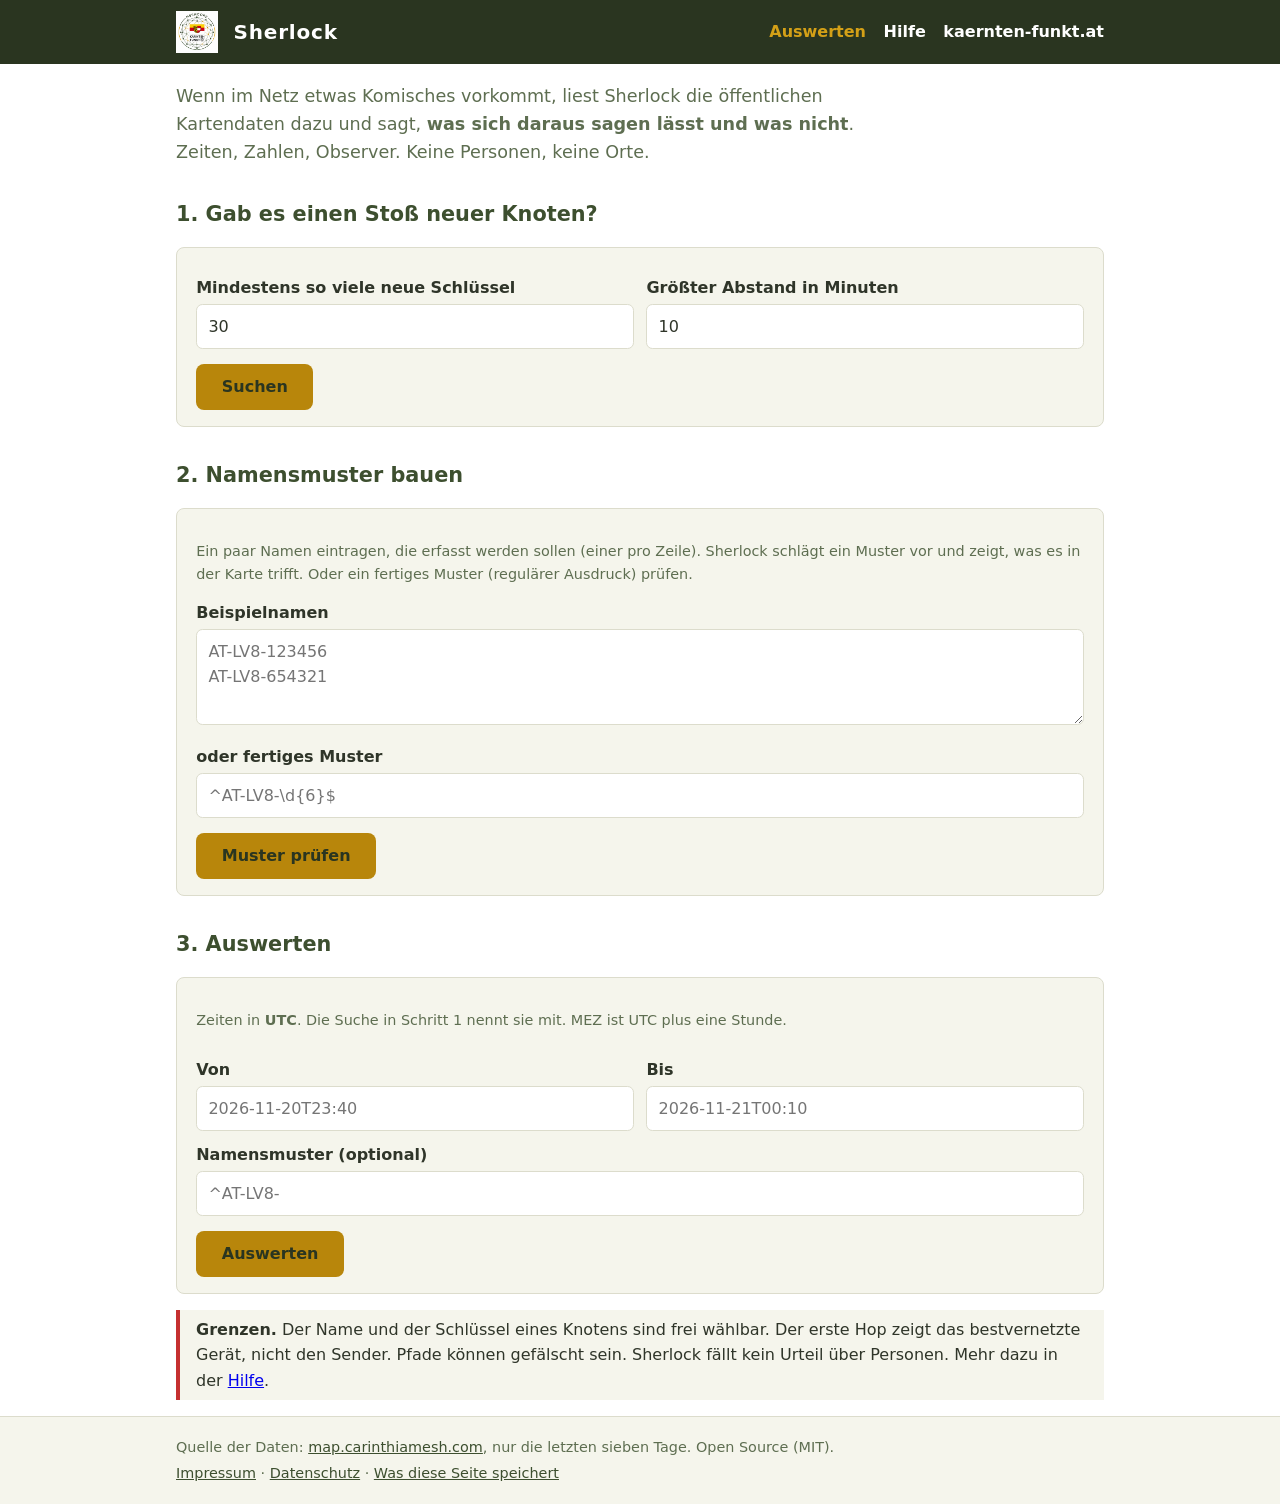
==== static/index.html @ 15e279c2 "Sherlock als Website: Start, Hilfe, Docker Auswerten, Namensmuster bauen und Stoesse finden als Seit" ====
<!doctype html>
<html lang="de">
<head>
<meta charset="utf-8">
<meta name="viewport" content="width=device-width,initial-scale=1">
<title>Sherlock – Auffälligkeiten im Netz lesen</title>
<meta name="description" content="Sherlock liest die öffentlichen Kartendaten von CarinthiaMesh, wenn im Netz etwas Komisches vorkommt.">
<link rel="icon" href="/static/logo.png">
<link rel="stylesheet" href="/static/style.css">
</head>
<body>
<header class="bar"><div class="wrap">
  <a href="https://kaernten-funkt.at" rel="noopener"><img alt="Kärnten funkt" src="/static/logo.png"></a>
  <h1>Sherlock</h1>
  <nav><a href="/" aria-current="page">Auswerten</a><a href="/hilfe">Hilfe</a><a href="https://kaernten-funkt.at" rel="noopener">kaernten-funkt.at</a></nav>
</div></header>
<main class="wrap">
  <p class="lead">Wenn im Netz etwas Komisches vorkommt, liest Sherlock die öffentlichen Kartendaten dazu und sagt, <strong>was sich daraus sagen lässt und was nicht</strong>. Zeiten, Zahlen, Observer. Keine Personen, keine Orte.</p>

  <h2>1. Gab es einen Stoß neuer Knoten?</h2>
  <div class="karte">
    <div class="zeile">
      <div><label for="schwelle">Mindestens so viele neue Schlüssel</label><input id="schwelle" type="number" min="2" max="1000" value="30"></div>
      <div><label for="luecke">Größter Abstand in Minuten</label><input id="luecke" type="number" min="1" max="120" value="10"></div>
    </div>
    <button class="btn" id="finden">Suchen</button>
    <div id="finden-out" aria-live="polite"></div>
  </div>

  <h2>2. Namensmuster bauen</h2>
  <div class="karte">
    <p class="klein">Ein paar Namen eintragen, die erfasst werden sollen (einer pro Zeile). Sherlock schlägt ein Muster vor und zeigt, was es in der Karte trifft. Oder ein fertiges Muster (regulärer Ausdruck) prüfen.</p>
    <label for="beispiele">Beispielnamen</label>
    <textarea id="beispiele" rows="3" placeholder="AT-LV8-123456&#10;AT-LV8-654321"></textarea>
    <label for="muster">oder fertiges Muster</label>
    <input id="muster" type="text" maxlength="80" placeholder="^AT-LV8-\d{6}$">
    <button class="btn" id="mustern">Muster prüfen</button>
    <div id="muster-out" aria-live="polite"></div>
  </div>

  <h2>3. Auswerten</h2>
  <div class="karte">
    <p class="klein">Zeiten in <strong>UTC</strong>. Die Suche in Schritt 1 nennt sie mit. MEZ ist UTC plus eine Stunde.</p>
    <div class="zeile">
      <div><label for="von">Von</label><input id="von" type="text" placeholder="2026-11-20T23:40" maxlength="16"></div>
      <div><label for="bis">Bis</label><input id="bis" type="text" placeholder="2026-11-21T00:10" maxlength="16"></div>
    </div>
    <label for="name">Namensmuster (optional)</label>
    <input id="name" type="text" maxlength="80" placeholder="^AT-LV8-">
    <button class="btn" id="auswerten">Auswerten</button>
    <button class="btn sek" id="schluessel" type="button" hidden>Schlüssel als JSON laden</button>
    <div id="auswerten-out" aria-live="polite"></div>
  </div>

  <div class="grenze"><strong>Grenzen.</strong> Der Name und der Schlüssel eines Knotens sind frei wählbar. Der erste Hop zeigt das bestvernetzte Gerät, nicht den Sender. Pfade können gefälscht sein. Sherlock fällt kein Urteil über Personen. Mehr dazu in der <a href="/hilfe">Hilfe</a>.</div>
</main>
<footer><div class="wrap">
  <p>Quelle der Daten: <a href="https://map.carinthiamesh.com" rel="noopener">map.carinthiamesh.com</a>, nur die letzten sieben Tage. Open Source (MIT).</p>
  <p><a href="https://kaernten-funkt.at/impressum/" rel="noopener">Impressum</a> · <a href="https://kaernten-funkt.at/datenschutz/" rel="noopener">Datenschutz</a> · <a href="/hilfe#datenschutz">Was diese Seite speichert</a></p>
</div></footer>
<script src="/static/app.js"></script>
</body>
</html>
---- static/style.css ----
:root{--primary:#3d4f2f;--primary-light:#556b3e;--primary-dark:#2a3520;--secondary:#c53030;--accent:#b8860b;--accent-light:#d4a017;--bg:#fff;--bg-alt:#f5f5ec;--text:#2f3529;--text-light:#5e6e51;--line:#dcdccc;--font:'Inter',system-ui,-apple-system,BlinkMacSystemFont,'Segoe UI',Roboto,sans-serif}
@media (prefers-color-scheme:dark){:root:not([data-theme=light]){--bg:#1c2217;--bg-alt:#252d1f;--text:#eef0e6;--text-light:#b4c0a4;--line:#3a4430;--primary:#556b3e}}
*{box-sizing:border-box}
body{margin:0;font-family:var(--font);color:var(--text);background:var(--bg);line-height:1.6;-webkit-font-smoothing:antialiased}
.wrap{max-width:60rem;margin:0 auto;padding:0 1rem}
header.bar{background:var(--primary-dark);color:#fff}
header.bar .wrap{display:flex;align-items:center;gap:1rem;padding:.7rem 1rem;flex-wrap:wrap}
header.bar img{width:2.6rem;height:2.6rem;display:block}
header.bar h1{margin:0;font-size:1.25rem;letter-spacing:.04em}
header.bar nav{margin-left:auto;display:flex;gap:1.1rem}
header.bar a{color:#fff;text-decoration:none;font-weight:600}
header.bar a:hover,header.bar a[aria-current]{color:var(--accent-light)}
main{padding:1.5rem 1rem 3rem}
h2{color:var(--primary);margin:2rem 0 .5rem;font-size:1.3rem}
@media (prefers-color-scheme:dark){:root:not([data-theme=light]) h2{color:var(--accent-light)}}
.lead{font-size:1.1rem;color:var(--text-light);max-width:44rem}
.karte{background:var(--bg-alt);border:1px solid var(--line);border-radius:.5rem;padding:1rem 1.2rem;margin:1rem 0}
label{display:block;font-weight:600;margin:.7rem 0 .2rem}
input,textarea{width:100%;font:inherit;padding:.55rem .7rem;border:1px solid var(--line);border-radius:.4rem;background:var(--bg);color:var(--text)}
input:focus,textarea:focus,.btn:focus-visible{outline:2px solid var(--accent);outline-offset:1px}
.zeile{display:grid;grid-template-columns:1fr 1fr;gap:.8rem}
@media (max-width:34rem){.zeile{grid-template-columns:1fr}}
.btn{display:inline-block;font:inherit;font-weight:700;padding:.65rem 1.6rem;border-radius:.5rem;border:none;cursor:pointer;background:var(--accent);color:var(--primary-dark);margin-top:.9rem;transition:all .2s}
.btn:hover{background:var(--accent-light)}
.btn.sek{background:transparent;border:2px solid var(--primary);color:var(--primary)}
.klein{font-size:.9rem;color:var(--text-light)}
.fehler{color:var(--secondary);font-weight:600}
table{border-collapse:collapse;width:100%;margin:.5rem 0;font-size:.95rem}
th,td{text-align:left;padding:.35rem .6rem;border-bottom:1px solid var(--line);vertical-align:top}
th{color:var(--text-light);font-weight:600}
code,pre{font-family:ui-monospace,SFMono-Regular,Menlo,monospace;font-size:.92em}
pre{background:var(--bg-alt);border:1px solid var(--line);border-radius:.4rem;padding:.7rem;overflow-x:auto}
.balken{display:inline-block;height:.7rem;background:var(--accent);border-radius:.2rem;vertical-align:middle}
.grenze{border-left:4px solid var(--secondary);padding:.4rem 1rem;background:var(--bg-alt);margin:1rem 0}
footer{background:var(--bg-alt);border-top:1px solid var(--line);padding:1rem 0;font-size:.9rem;color:var(--text-light)}
footer p{margin:.2rem 0}
footer a{color:var(--primary)}
@media (prefers-color-scheme:dark){:root:not([data-theme=light]) footer a{color:var(--accent-light)}}
[hidden]{display:none!important}
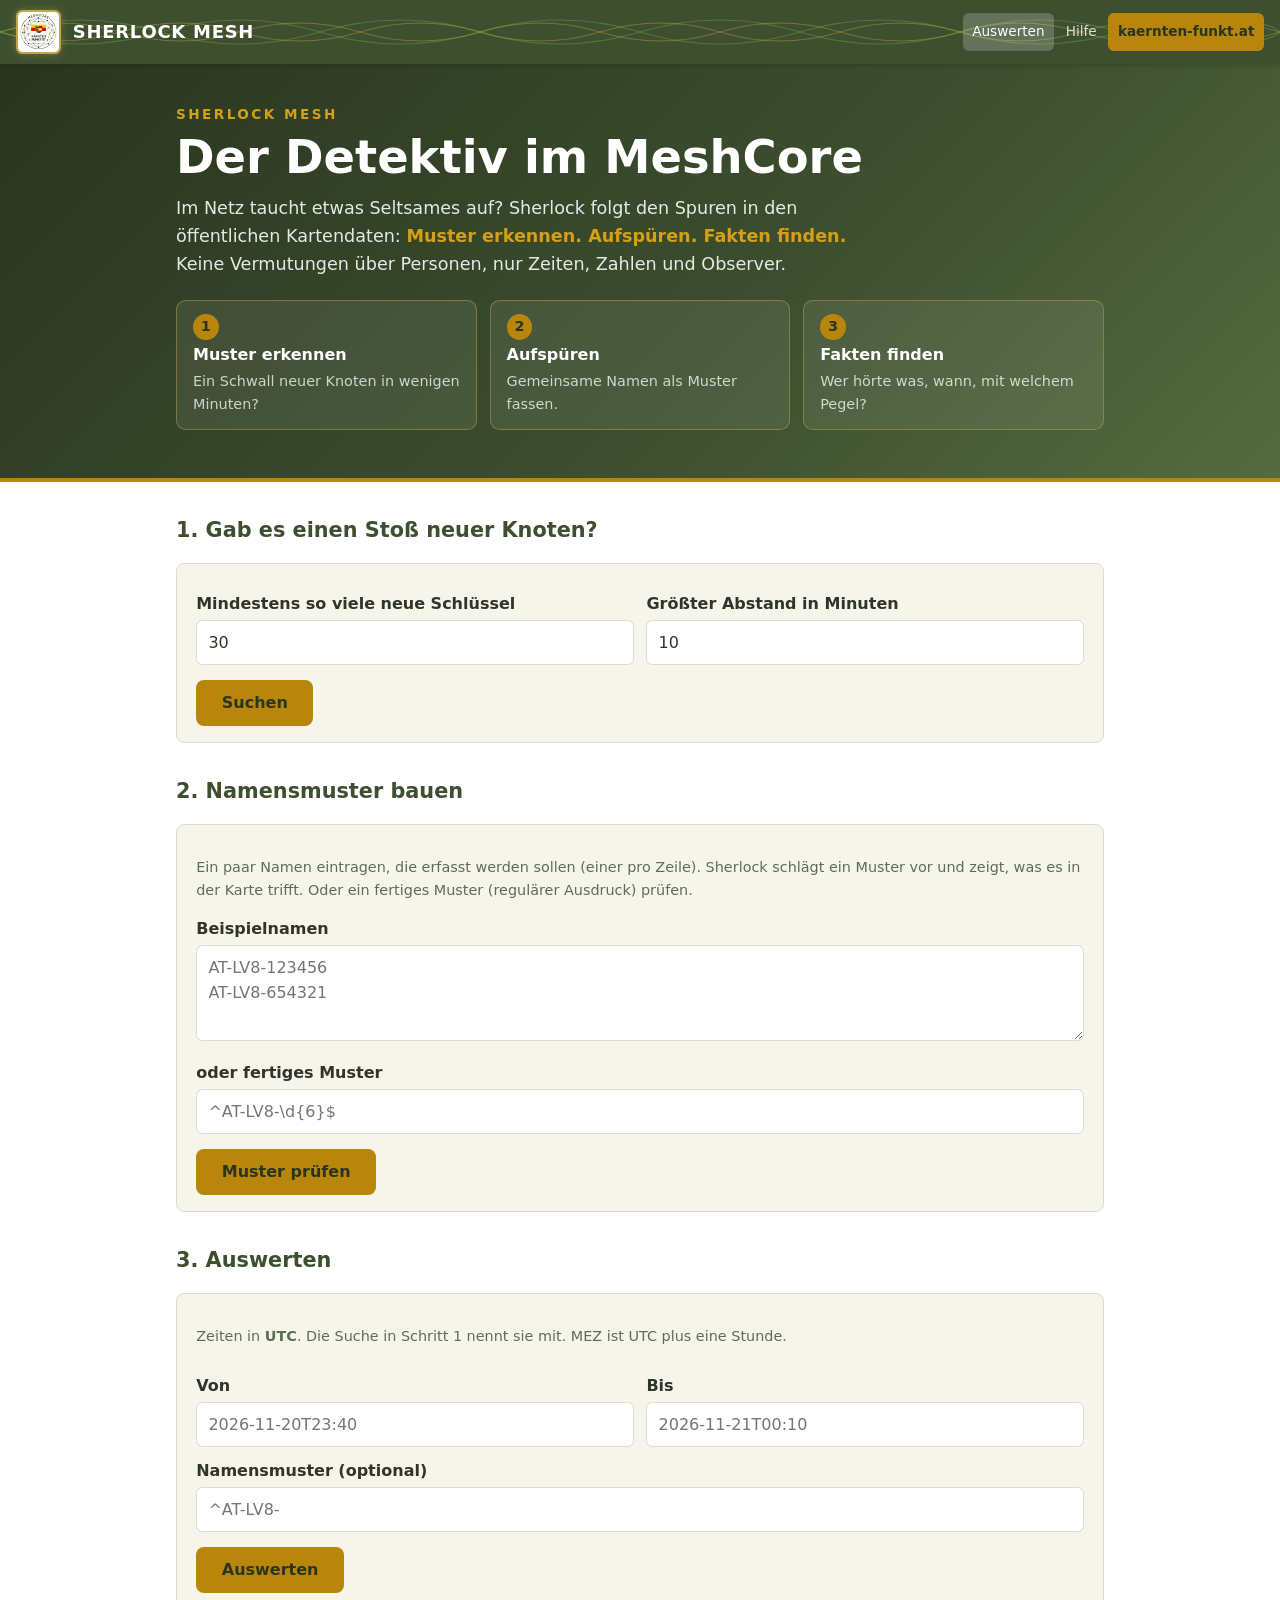
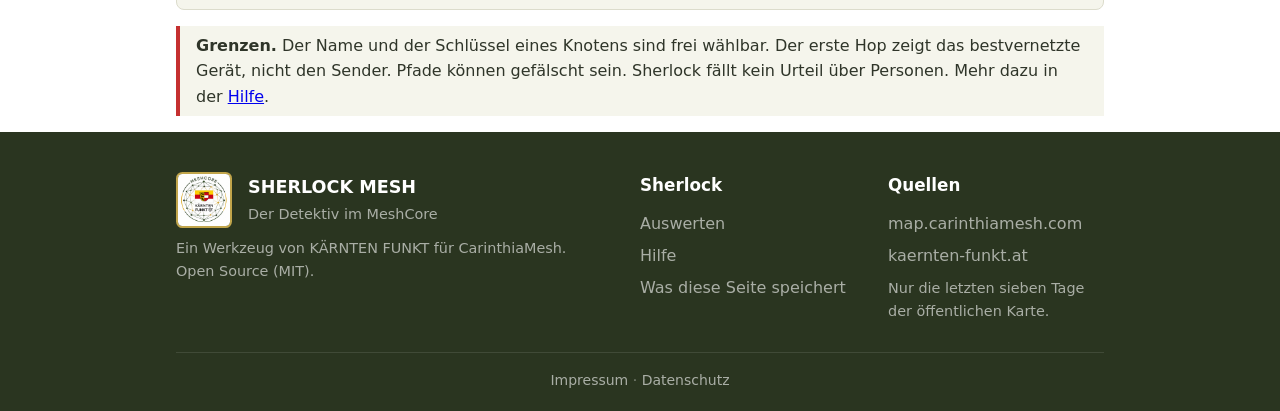
==== commit 8b6481ec: "Design im KAERNTEN-FUNKT-Look, neue Einleitung, README-Abschnitt Betrieb Header/Footer/Hero im Stil " ====
--- a/static/index.html
+++ b/static/index.html
@@ -3,20 +3,41 @@
 <head>
 <meta charset="utf-8">
 <meta name="viewport" content="width=device-width,initial-scale=1">
-<title>Sherlock – Auffälligkeiten im Netz lesen</title>
-<meta name="description" content="Sherlock liest die öffentlichen Kartendaten von CarinthiaMesh, wenn im Netz etwas Komisches vorkommt.">
+<title>Sherlock Mesh â Der Detektiv im MeshCore</title>
+<meta name="description" content="Sherlock Mesh liest die Ã¶ffentlichen Kartendaten von CarinthiaMesh: Muster erkennen, aufspÃ¼ren, Fakten finden.">
 <link rel="icon" href="/static/logo.png">
 <link rel="stylesheet" href="/static/style.css">
 </head>
 <body>
-<header class="bar"><div class="wrap">
-  <a href="https://kaernten-funkt.at" rel="noopener"><img alt="Kärnten funkt" src="/static/logo.png"></a>
-  <h1>Sherlock</h1>
-  <nav><a href="/" aria-current="page">Auswerten</a><a href="/hilfe">Hilfe</a><a href="https://kaernten-funkt.at" rel="noopener">kaernten-funkt.at</a></nav>
-</div></header>
+<header class="site-header">
+  <svg class="header-waves" aria-hidden="true" xmlns="http://www.w3.org/2000/svg" viewBox="0 0 1280 64" preserveAspectRatio="none">
+    <path d="M0,32 Q80,8 160,32 T320,32 T480,32 T640,32 T800,32 T960,32 T1120,32 T1280,32" fill="none" stroke="rgba(120,185,60,0.35)" stroke-width="1.2"/>
+    <path d="M0,32 Q80,56 160,32 T320,32 T480,32 T640,32 T800,32 T960,32 T1120,32 T1280,32" fill="none" stroke="rgba(120,185,60,0.35)" stroke-width="1.2"/>
+    <path d="M0,32 Q60,14 120,32 T240,32 T360,32 T480,32 T600,32 T720,32 T840,32 T960,32 T1080,32 T1200,32 T1280,32" fill="none" stroke="rgba(193,175,75,0.4)" stroke-width="1"/>
+    <path d="M0,32 Q60,50 120,32 T240,32 T360,32 T480,32 T600,32 T720,32 T840,32 T960,32 T1080,32 T1200,32 T1280,32" fill="none" stroke="rgba(193,175,75,0.4)" stroke-width="1"/>
+  </svg>
+  <div class="header-inner">
+    <a href="/" class="header-brand"><img src="/static/logo.png" alt="MeshCore" class="header-logo" width="45" height="45"><span class="header-brand-text">SHERLOCK MESH</span></a>
+    <nav class="header-nav">
+      <a href="/" aria-current="page" class="active">Auswerten</a>
+      <a href="/hilfe">Hilfe</a>
+      <a href="https://kaernten-funkt.at" rel="noopener" class="nav-cta">kaernten-funkt.at</a>
+    </nav>
+  </div>
+</header>
+<section class="hero">
+  <div class="wrap">
+    <p class="hero-kicker">Sherlock Mesh</p>
+    <h1>Der Detektiv im MeshCore</h1>
+    <p class="hero-sub">Im Netz taucht etwas Seltsames auf? Sherlock folgt den Spuren in den öffentlichen Kartendaten: <strong>Muster erkennen. Aufspüren. Fakten finden.</strong> Keine Vermutungen über Personen, nur Zeiten, Zahlen und Observer.</p>
+    <ul class="hero-chips">
+      <li><span class="chip-nr">1</span><strong>Muster erkennen</strong><span>Ein Schwall neuer Knoten in wenigen Minuten?</span></li>
+      <li><span class="chip-nr">2</span><strong>Aufspüren</strong><span>Gemeinsame Namen als Muster fassen.</span></li>
+      <li><span class="chip-nr">3</span><strong>Fakten finden</strong><span>Wer hörte was, wann, mit welchem Pegel?</span></li>
+    </ul>
+  </div>
+</section>
 <main class="wrap">
-  <p class="lead">Wenn im Netz etwas Komisches vorkommt, liest Sherlock die öffentlichen Kartendaten dazu und sagt, <strong>was sich daraus sagen lässt und was nicht</strong>. Zeiten, Zahlen, Observer. Keine Personen, keine Orte.</p>
-
   <h2>1. Gab es einen Stoß neuer Knoten?</h2>
   <div class="karte">
     <div class="zeile">
@@ -54,10 +75,26 @@
 
   <div class="grenze"><strong>Grenzen.</strong> Der Name und der Schlüssel eines Knotens sind frei wählbar. Der erste Hop zeigt das bestvernetzte Gerät, nicht den Sender. Pfade können gefälscht sein. Sherlock fällt kein Urteil über Personen. Mehr dazu in der <a href="/hilfe">Hilfe</a>.</div>
 </main>
-<footer><div class="wrap">
-  <p>Quelle der Daten: <a href="https://map.carinthiamesh.com" rel="noopener">map.carinthiamesh.com</a>, nur die letzten sieben Tage. Open Source (MIT).</p>
-  <p><a href="https://kaernten-funkt.at/impressum/" rel="noopener">Impressum</a> · <a href="https://kaernten-funkt.at/datenschutz/" rel="noopener">Datenschutz</a> · <a href="/hilfe#datenschutz">Was diese Seite speichert</a></p>
-</div></footer>
+<footer class="site-footer">
+  <div class="wrap">
+    <div class="footer-grid">
+      <div>
+        <div class="footer-brand"><img src="/static/logo.png" alt="MeshCore" width="56" height="56"><div><strong>SHERLOCK MESH</strong><p>Der Detektiv im MeshCore</p></div></div>
+        <p>Ein Werkzeug von KÄRNTEN FUNKT für CarinthiaMesh. Open Source (MIT).</p>
+      </div>
+      <div>
+        <h3>Sherlock</h3>
+        <div class="footer-links"><a href="/">Auswerten</a><a href="/hilfe">Hilfe</a><a href="/hilfe#datenschutz">Was diese Seite speichert</a></div>
+      </div>
+      <div>
+        <h3>Quellen</h3>
+        <div class="footer-links"><a href="https://map.carinthiamesh.com" rel="noopener">map.carinthiamesh.com</a><a href="https://kaernten-funkt.at" rel="noopener">kaernten-funkt.at</a></div>
+        <p class="klein-f">Nur die letzten sieben Tage der öffentlichen Karte.</p>
+      </div>
+    </div>
+    <div class="footer-bottom"><a href="https://kaernten-funkt.at/impressum/" rel="noopener">Impressum</a> · <a href="https://kaernten-funkt.at/datenschutz/" rel="noopener">Datenschutz</a></div>
+  </div>
+</footer>
 <script src="/static/app.js"></script>
 </body>
 </html>
--- a/static/style.css
+++ b/static/style.css
@@ -3,13 +3,6 @@
 *{box-sizing:border-box}
 body{margin:0;font-family:var(--font);color:var(--text);background:var(--bg);line-height:1.6;-webkit-font-smoothing:antialiased}
 .wrap{max-width:60rem;margin:0 auto;padding:0 1rem}
-header.bar{background:var(--primary-dark);color:#fff}
-header.bar .wrap{display:flex;align-items:center;gap:1rem;padding:.7rem 1rem;flex-wrap:wrap}
-header.bar img{width:2.6rem;height:2.6rem;display:block}
-header.bar h1{margin:0;font-size:1.25rem;letter-spacing:.04em}
-header.bar nav{margin-left:auto;display:flex;gap:1.1rem}
-header.bar a{color:#fff;text-decoration:none;font-weight:600}
-header.bar a:hover,header.bar a[aria-current]{color:var(--accent-light)}
 main{padding:1.5rem 1rem 3rem}
 h2{color:var(--primary);margin:2rem 0 .5rem;font-size:1.3rem}
 @media (prefers-color-scheme:dark){:root:not([data-theme=light]) h2{color:var(--accent-light)}}
@@ -32,8 +25,42 @@
 pre{background:var(--bg-alt);border:1px solid var(--line);border-radius:.4rem;padding:.7rem;overflow-x:auto}
 .balken{display:inline-block;height:.7rem;background:var(--accent);border-radius:.2rem;vertical-align:middle}
 .grenze{border-left:4px solid var(--secondary);padding:.4rem 1rem;background:var(--bg-alt);margin:1rem 0}
-footer{background:var(--bg-alt);border-top:1px solid var(--line);padding:1rem 0;font-size:.9rem;color:var(--text-light)}
-footer p{margin:.2rem 0}
-footer a{color:var(--primary)}
-@media (prefers-color-scheme:dark){:root:not([data-theme=light]) footer a{color:var(--accent-light)}}
 [hidden]{display:none!important}
+.site-header{position:sticky;top:0;z-index:1000;background:var(--primary);color:#fff;box-shadow:0 2px 4px rgba(0,0,0,.15)}
+.header-waves{position:absolute;top:0;left:0;width:100%;height:100%;pointer-events:none;overflow:hidden}
+.header-inner{position:relative;max-width:1280px;margin:0 auto;padding:0 1rem;display:flex;align-items:center;justify-content:space-between;height:4rem}
+.header-brand{display:flex;align-items:center;gap:.75rem;font-weight:700;font-size:1.125rem;color:#fff;text-decoration:none}
+.header-logo{height:2.8rem;width:auto;border-radius:.4rem;border:2px solid #c1a54b;box-shadow:0 0 8px rgba(193,165,75,.4);background:#fff}
+.header-brand-text{white-space:nowrap;letter-spacing:.04em}
+.header-nav{display:flex;align-items:center;gap:.125rem}
+.header-nav a{color:rgba(255,255,255,.8);padding:.5rem .6rem;border-radius:.375rem;font-size:.85rem;text-decoration:none;white-space:nowrap;transition:all .2s}
+.header-nav a:hover{background:rgba(255,255,255,.1);color:#fff}
+.header-nav a.active{background:rgba(255,255,255,.2);color:#fff}
+.header-nav a.nav-cta{background:var(--accent);color:var(--primary-dark);font-weight:700}
+.header-nav a.nav-cta:hover{background:var(--accent-light)}
+@media (max-width:34rem){.header-brand-text{font-size:.95rem}.header-nav a.nav-cta{display:none}}
+.hero{background:linear-gradient(135deg,var(--primary-dark) 0%,var(--primary) 60%,var(--primary-light) 100%);color:#fff;padding:2.5rem 0 3rem;border-bottom:4px solid var(--accent)}
+.hero-kicker{margin:0 0 .3rem;color:var(--accent-light);font-weight:700;letter-spacing:.18em;text-transform:uppercase;font-size:.85rem}
+.hero h1{margin:0 0 .6rem;font-size:clamp(1.9rem,5vw,2.9rem);line-height:1.15}
+.hero-sub{max-width:44rem;font-size:1.1rem;color:rgba(255,255,255,.88);margin:0 0 1.4rem}
+.hero-sub strong{color:var(--accent-light)}
+.hero-chips{list-style:none;margin:0;padding:0;display:grid;grid-template-columns:repeat(3,1fr);gap:.8rem}
+@media (max-width:40rem){.hero-chips{grid-template-columns:1fr}}
+.hero-chips li{background:rgba(255,255,255,.08);border:1px solid rgba(193,165,75,.45);border-radius:.6rem;padding:.8rem 1rem;display:flex;flex-direction:column;gap:.15rem}
+.hero-chips li span:last-child{font-size:.9rem;color:rgba(255,255,255,.75)}
+.chip-nr{align-self:flex-start;width:1.6rem;height:1.6rem;line-height:1.6rem;text-align:center;border-radius:50%;background:var(--accent);color:var(--primary-dark);font-weight:800;font-size:.9rem}
+h2.erste{margin-top:0}
+.site-footer{background:var(--primary-dark);color:rgba(255,255,255,.8);padding:2.5rem 0 1.25rem;margin-top:1rem}
+.site-footer h3{color:#fff;margin:0 0 .6rem;font-size:1.05rem}
+.site-footer p{margin:.3rem 0;font-size:.9rem;color:rgba(255,255,255,.6)}
+.footer-grid{display:grid;grid-template-columns:2fr 1fr 1fr;gap:2rem;margin-bottom:1.5rem}
+@media (max-width:40rem){.footer-grid{grid-template-columns:1fr}}
+.footer-brand{display:flex;align-items:center;gap:1rem;margin-bottom:.6rem}
+.footer-brand img{border-radius:.4rem;border:2px solid #c1a54b;background:#fff}
+.footer-brand strong{color:#fff;font-size:1.1rem}
+.footer-brand p{margin:.15rem 0 0}
+.footer-links a{display:block;color:rgba(255,255,255,.6);padding:.2rem 0;text-decoration:none;transition:color .2s}
+.footer-links a:hover{color:#fff}
+.footer-bottom{border-top:1px solid rgba(255,255,255,.1);padding-top:1rem;text-align:center;font-size:.875rem;color:rgba(255,255,255,.4)}
+.footer-bottom a{color:rgba(255,255,255,.6);text-decoration:none}
+.footer-bottom a:hover{color:#fff}
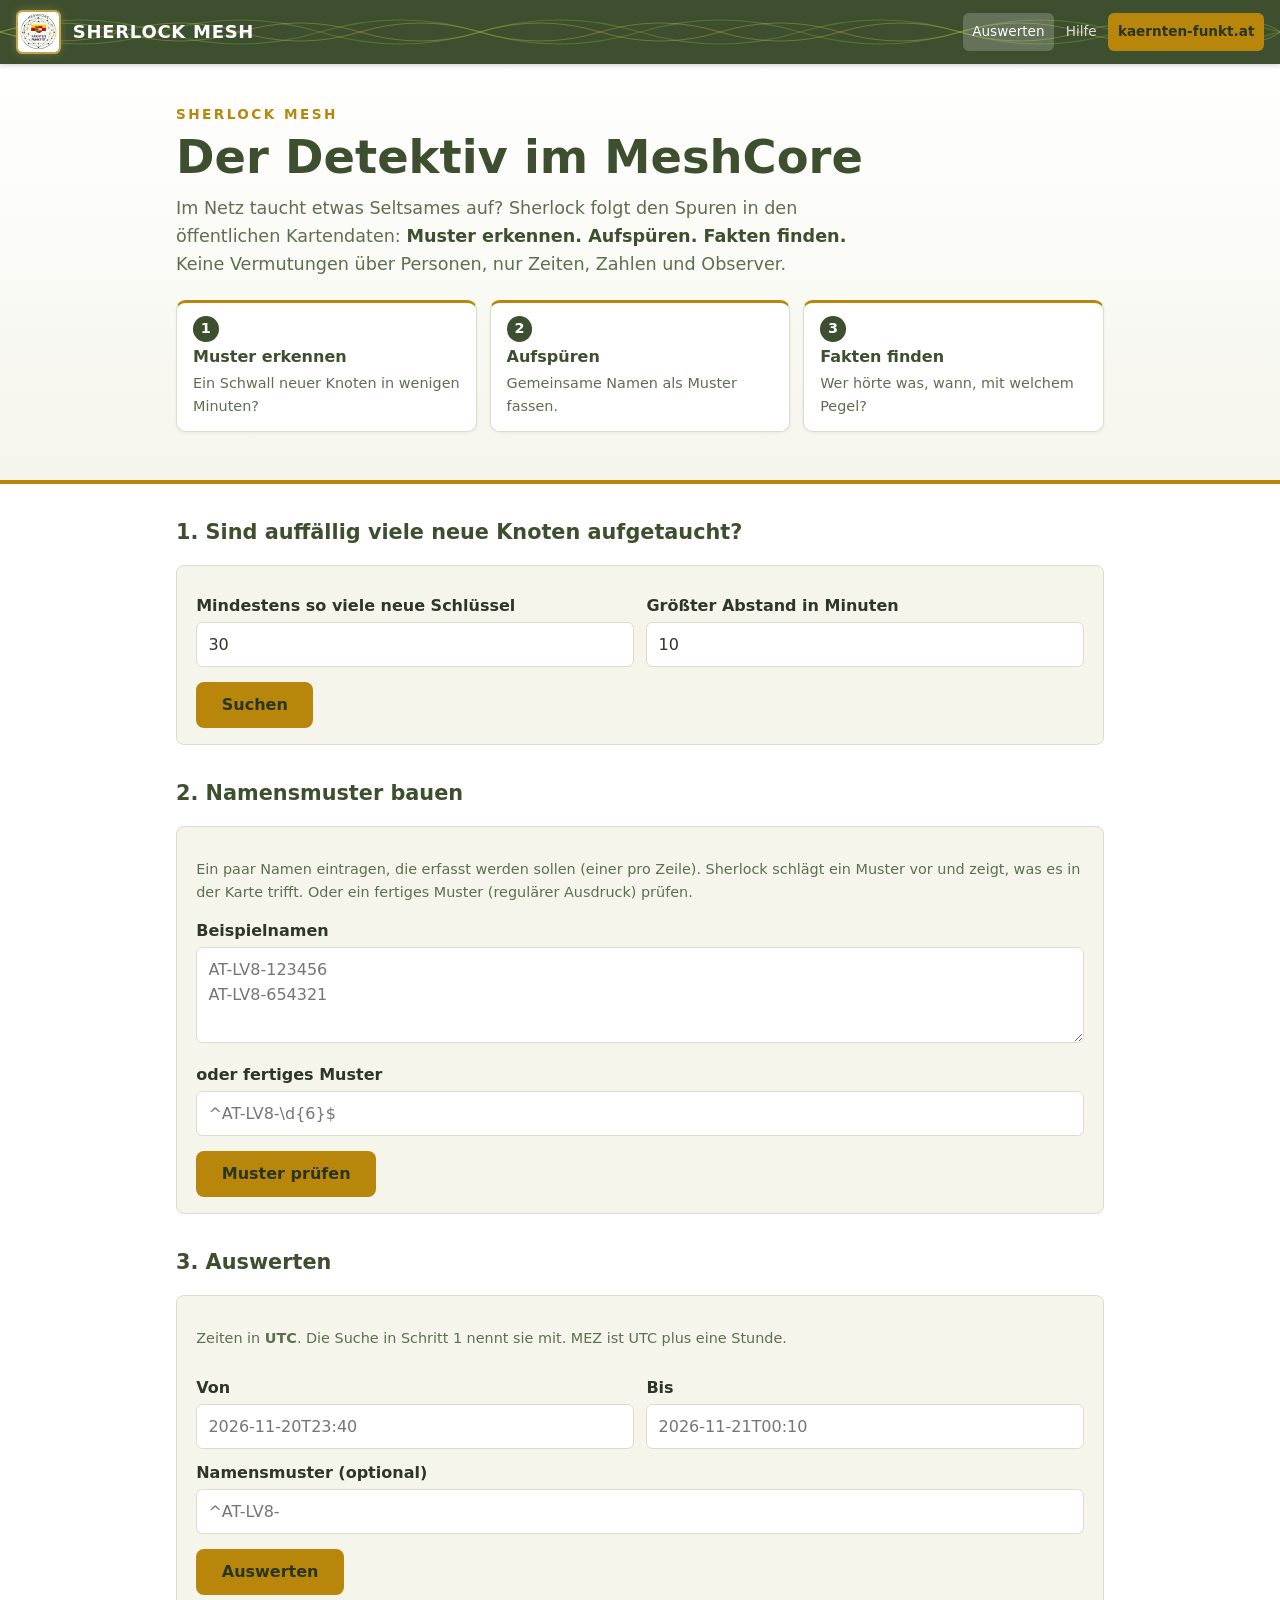
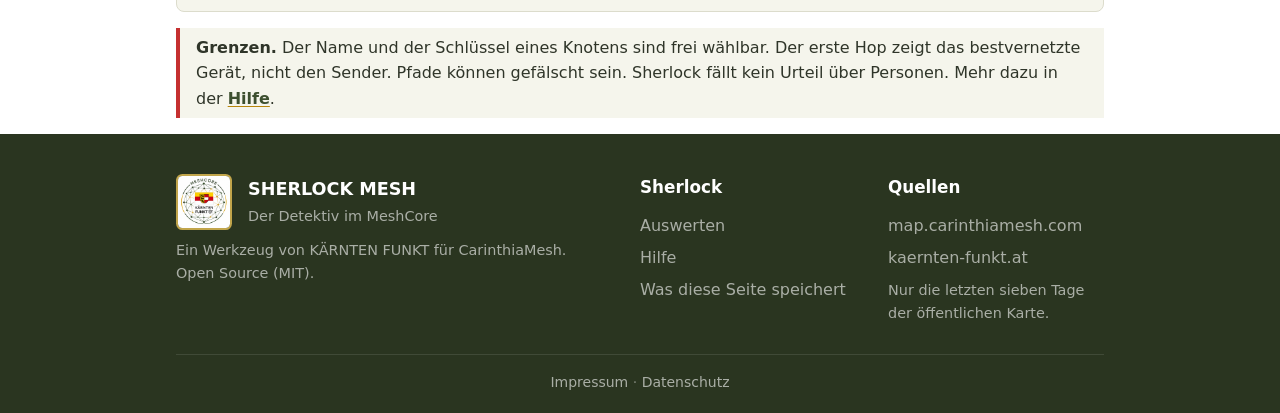
==== commit f02d45d0: "Design: deutsche Ueberschrift, Linkfarben, Abstaende der Hilfe Co-Authored-By: Claude Code <noreply@" ====
--- a/static/index.html
+++ b/static/index.html
@@ -38,7 +38,7 @@
   </div>
 </section>
 <main class="wrap">
-  <h2>1. Gab es einen Stoß neuer Knoten?</h2>
+  <h2>1. Sind auffällig viele neue Knoten aufgetaucht?</h2>
   <div class="karte">
     <div class="zeile">
       <div><label for="schwelle">Mindestens so viele neue Schlüssel</label><input id="schwelle" type="number" min="2" max="1000" value="30"></div>
--- a/static/style.css
+++ b/static/style.css
@@ -1,11 +1,9 @@
 :root{--primary:#3d4f2f;--primary-light:#556b3e;--primary-dark:#2a3520;--secondary:#c53030;--accent:#b8860b;--accent-light:#d4a017;--bg:#fff;--bg-alt:#f5f5ec;--text:#2f3529;--text-light:#5e6e51;--line:#dcdccc;--font:'Inter',system-ui,-apple-system,BlinkMacSystemFont,'Segoe UI',Roboto,sans-serif}
-@media (prefers-color-scheme:dark){:root:not([data-theme=light]){--bg:#1c2217;--bg-alt:#252d1f;--text:#eef0e6;--text-light:#b4c0a4;--line:#3a4430;--primary:#556b3e}}
 *{box-sizing:border-box}
 body{margin:0;font-family:var(--font);color:var(--text);background:var(--bg);line-height:1.6;-webkit-font-smoothing:antialiased}
 .wrap{max-width:60rem;margin:0 auto;padding:0 1rem}
-main{padding:1.5rem 1rem 3rem}
+main{padding:2.5rem 1rem 3.5rem}
 h2{color:var(--primary);margin:2rem 0 .5rem;font-size:1.3rem}
-@media (prefers-color-scheme:dark){:root:not([data-theme=light]) h2{color:var(--accent-light)}}
 .lead{font-size:1.1rem;color:var(--text-light);max-width:44rem}
 .karte{background:var(--bg-alt);border:1px solid var(--line);border-radius:.5rem;padding:1rem 1.2rem;margin:1rem 0}
 label{display:block;font-weight:600;margin:.7rem 0 .2rem}
@@ -39,18 +37,22 @@
 .header-nav a.nav-cta{background:var(--accent);color:var(--primary-dark);font-weight:700}
 .header-nav a.nav-cta:hover{background:var(--accent-light)}
 @media (max-width:34rem){.header-brand-text{font-size:.95rem}.header-nav a.nav-cta{display:none}}
-.hero{background:linear-gradient(135deg,var(--primary-dark) 0%,var(--primary) 60%,var(--primary-light) 100%);color:#fff;padding:2.5rem 0 3rem;border-bottom:4px solid var(--accent)}
-.hero-kicker{margin:0 0 .3rem;color:var(--accent-light);font-weight:700;letter-spacing:.18em;text-transform:uppercase;font-size:.85rem}
-.hero h1{margin:0 0 .6rem;font-size:clamp(1.9rem,5vw,2.9rem);line-height:1.15}
-.hero-sub{max-width:44rem;font-size:1.1rem;color:rgba(255,255,255,.88);margin:0 0 1.4rem}
-.hero-sub strong{color:var(--accent-light)}
+.hero{background:linear-gradient(180deg,#fff 0%,var(--bg-alt) 100%);color:var(--text);padding:2.5rem 0 3rem;border-bottom:4px solid var(--accent)}
+.hero-kicker{margin:0 0 .3rem;color:var(--accent);font-weight:700;letter-spacing:.18em;text-transform:uppercase;font-size:.85rem}
+.hero h1{margin:0 0 .6rem;font-size:clamp(1.9rem,5vw,2.9rem);line-height:1.15;color:var(--primary)}
+.hero-sub{max-width:44rem;font-size:1.1rem;color:var(--text-light);margin:0 0 1.4rem}
+.hero-sub strong{color:var(--primary)}
 .hero-chips{list-style:none;margin:0;padding:0;display:grid;grid-template-columns:repeat(3,1fr);gap:.8rem}
 @media (max-width:40rem){.hero-chips{grid-template-columns:1fr}}
-.hero-chips li{background:rgba(255,255,255,.08);border:1px solid rgba(193,165,75,.45);border-radius:.6rem;padding:.8rem 1rem;display:flex;flex-direction:column;gap:.15rem}
-.hero-chips li span:last-child{font-size:.9rem;color:rgba(255,255,255,.75)}
-.chip-nr{align-self:flex-start;width:1.6rem;height:1.6rem;line-height:1.6rem;text-align:center;border-radius:50%;background:var(--accent);color:var(--primary-dark);font-weight:800;font-size:.9rem}
+.hero-chips li{background:#fff;border:1px solid var(--line);border-top:3px solid var(--accent);border-radius:.6rem;padding:.8rem 1rem;display:flex;flex-direction:column;gap:.15rem;box-shadow:0 1px 3px rgba(0,0,0,.06)}
+.hero-chips li strong{color:var(--primary)}
+.hero-chips li span:last-child{font-size:.9rem;color:var(--text-light)}
+.chip-nr{align-self:flex-start;width:1.6rem;height:1.6rem;line-height:1.6rem;text-align:center;border-radius:50%;background:var(--primary);color:#fff;font-weight:800;font-size:.9rem}
 h2.erste{margin-top:0}
-.site-footer{background:var(--primary-dark);color:rgba(255,255,255,.8);padding:2.5rem 0 1.25rem;margin-top:1rem}
+main a{color:var(--primary);font-weight:600;text-decoration:underline;text-decoration-color:var(--accent);text-underline-offset:.15em}
+main a:hover{color:var(--accent)}
+main a:visited{color:var(--primary-light)}
+.site-footer{background:var(--primary-dark);color:rgba(255,255,255,.8);padding:2.5rem 0 1.25rem;margin-top:0}
 .site-footer h3{color:#fff;margin:0 0 .6rem;font-size:1.05rem}
 .site-footer p{margin:.3rem 0;font-size:.9rem;color:rgba(255,255,255,.6)}
 .footer-grid{display:grid;grid-template-columns:2fr 1fr 1fr;gap:2rem;margin-bottom:1.5rem}
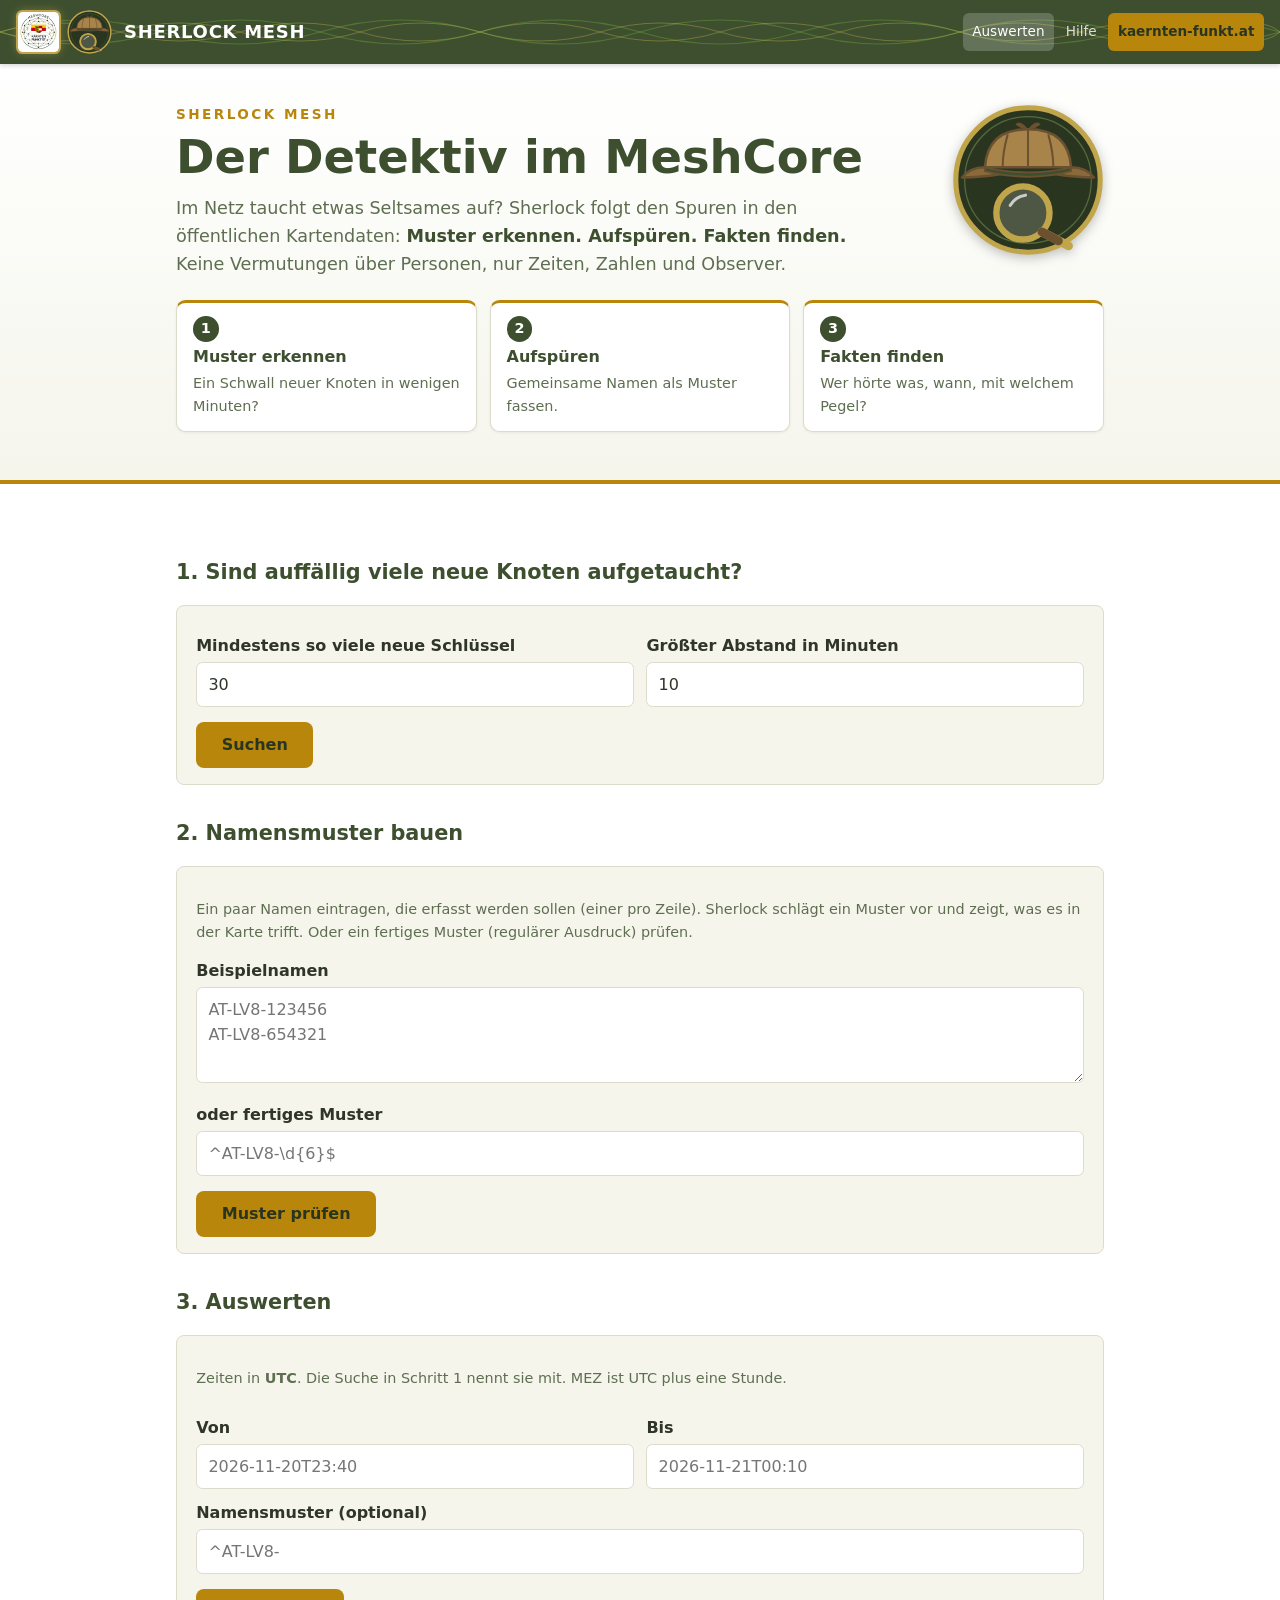
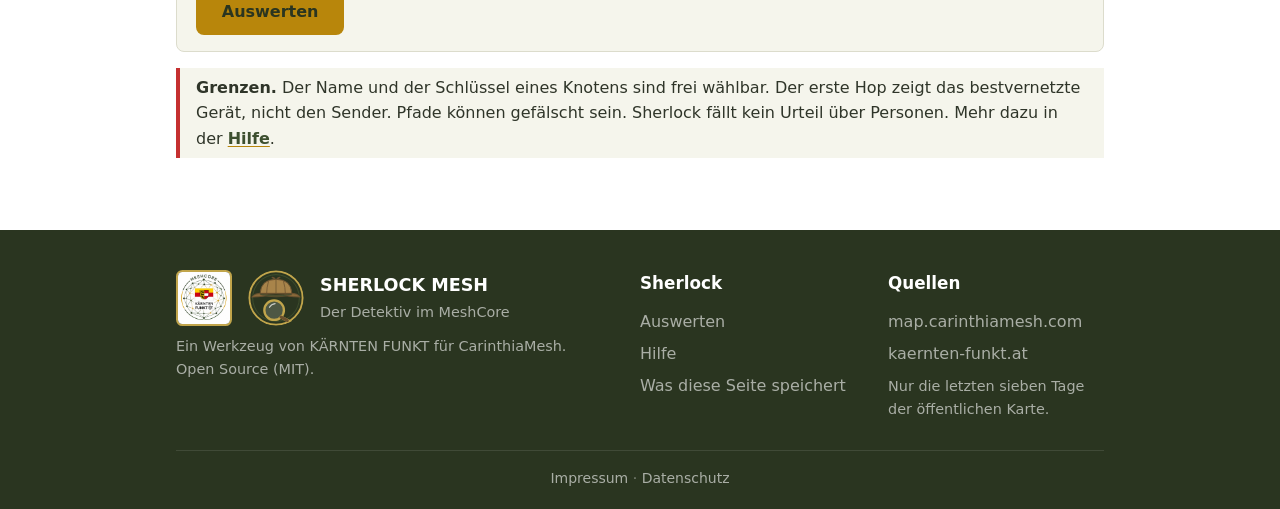
==== commit ffc9a1e8: "Sherlock-Logo (Deerstalker und Lupe) in Header, Hero und Footer Co-Authored-By: Claude Code <noreply" ====
--- a/static/index.html
+++ b/static/index.html
@@ -17,7 +17,7 @@
     <path d="M0,32 Q60,50 120,32 T240,32 T360,32 T480,32 T600,32 T720,32 T840,32 T960,32 T1080,32 T1200,32 T1280,32" fill="none" stroke="rgba(193,175,75,0.4)" stroke-width="1"/>
   </svg>
   <div class="header-inner">
-    <a href="/" class="header-brand"><img src="/static/logo.png" alt="MeshCore" class="header-logo" width="45" height="45"><span class="header-brand-text">SHERLOCK MESH</span></a>
+    <a href="/" class="header-brand"><img src="/static/logo.png" alt="MeshCore" class="header-logo" width="45" height="45"><img src="/static/sherlock.svg" alt="" class="header-logo header-logo-sherlock" width="45" height="45"><span class="header-brand-text">SHERLOCK MESH</span></a>
     <nav class="header-nav">
       <a href="/" aria-current="page" class="active">Auswerten</a>
       <a href="/hilfe">Hilfe</a>
@@ -27,6 +27,7 @@
 </header>
 <section class="hero">
   <div class="wrap">
+    <img src="/static/sherlock.svg" alt="Sherlock: Deerstalker-Mütze und Lupe" class="hero-logo" width="150" height="150">
     <p class="hero-kicker">Sherlock Mesh</p>
     <h1>Der Detektiv im MeshCore</h1>
     <p class="hero-sub">Im Netz taucht etwas Seltsames auf? Sherlock folgt den Spuren in den öffentlichen Kartendaten: <strong>Muster erkennen. Aufspüren. Fakten finden.</strong> Keine Vermutungen über Personen, nur Zeiten, Zahlen und Observer.</p>
@@ -79,7 +80,7 @@
   <div class="wrap">
     <div class="footer-grid">
       <div>
-        <div class="footer-brand"><img src="/static/logo.png" alt="MeshCore" width="56" height="56"><div><strong>SHERLOCK MESH</strong><p>Der Detektiv im MeshCore</p></div></div>
+        <div class="footer-brand"><img src="/static/logo.png" alt="MeshCore" width="56" height="56"><img src="/static/sherlock.svg" alt="" width="56" height="56"><div><strong>SHERLOCK MESH</strong><p>Der Detektiv im MeshCore</p></div></div>
         <p>Ein Werkzeug von KÄRNTEN FUNKT für CarinthiaMesh. Open Source (MIT).</p>
       </div>
       <div>
--- a/static/style.css
+++ b/static/style.css
@@ -48,6 +48,7 @@
 .hero-chips li strong{color:var(--primary)}
 .hero-chips li span:last-child{font-size:.9rem;color:var(--text-light)}
 .chip-nr{align-self:flex-start;width:1.6rem;height:1.6rem;line-height:1.6rem;text-align:center;border-radius:50%;background:var(--primary);color:#fff;font-weight:800;font-size:.9rem}
+main.wrap{padding-top:2.5rem;padding-bottom:3.5rem}
 h2.erste{margin-top:0}
 main a{color:var(--primary);font-weight:600;text-decoration:underline;text-decoration-color:var(--accent);text-underline-offset:.15em}
 main a:hover{color:var(--accent)}
@@ -66,3 +67,8 @@
 .footer-bottom{border-top:1px solid rgba(255,255,255,.1);padding-top:1rem;text-align:center;font-size:.875rem;color:rgba(255,255,255,.4)}
 .footer-bottom a{color:rgba(255,255,255,.6);text-decoration:none}
 .footer-bottom a:hover{color:#fff}
+.header-logo-sherlock{border:0;box-shadow:none;background:none;border-radius:50%;margin-left:-.35rem}
+.footer-brand img+img{border:0;background:none;border-radius:50%}
+.hero .wrap{position:relative}
+.hero-logo{float:right;width:9.5rem;height:9.5rem;margin:0 0 .5rem 1rem;filter:drop-shadow(0 3px 6px rgba(0,0,0,.25))}
+@media (max-width:40rem){.hero-logo{width:5.5rem;height:5.5rem}}
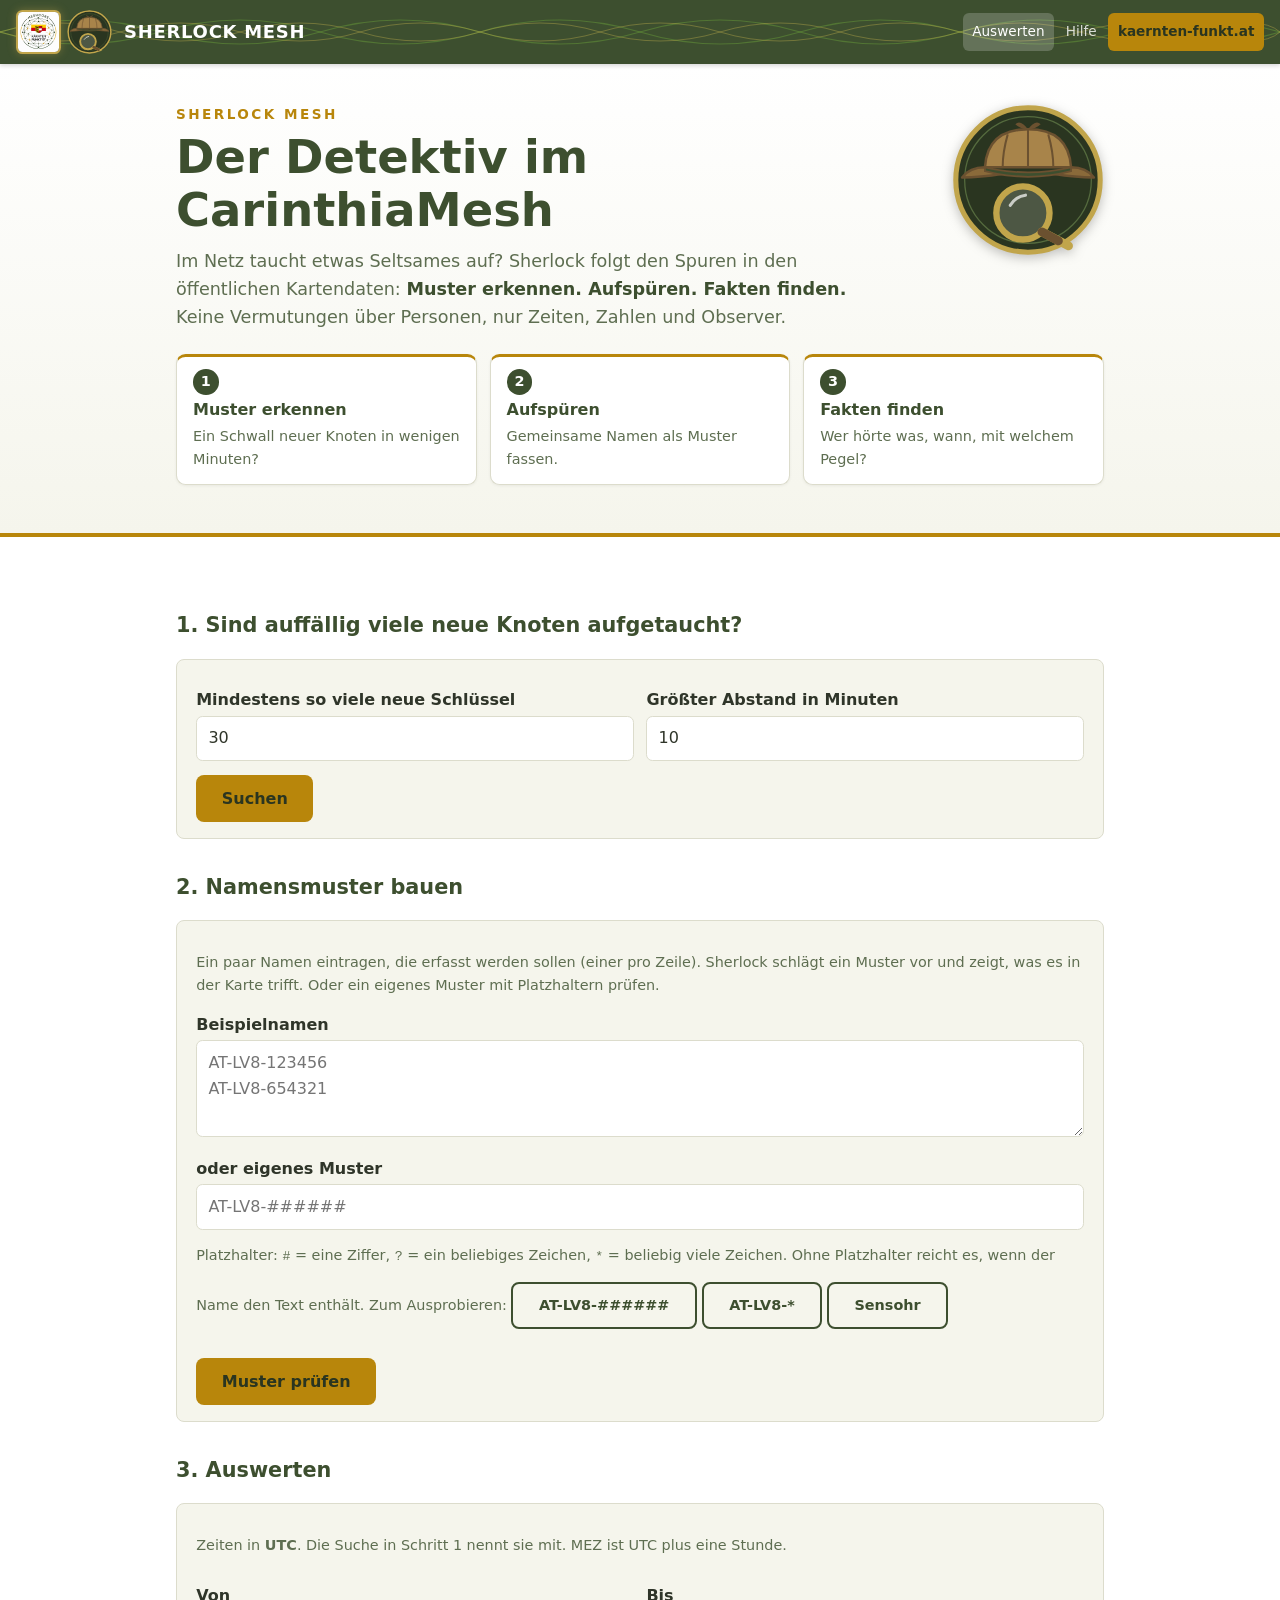
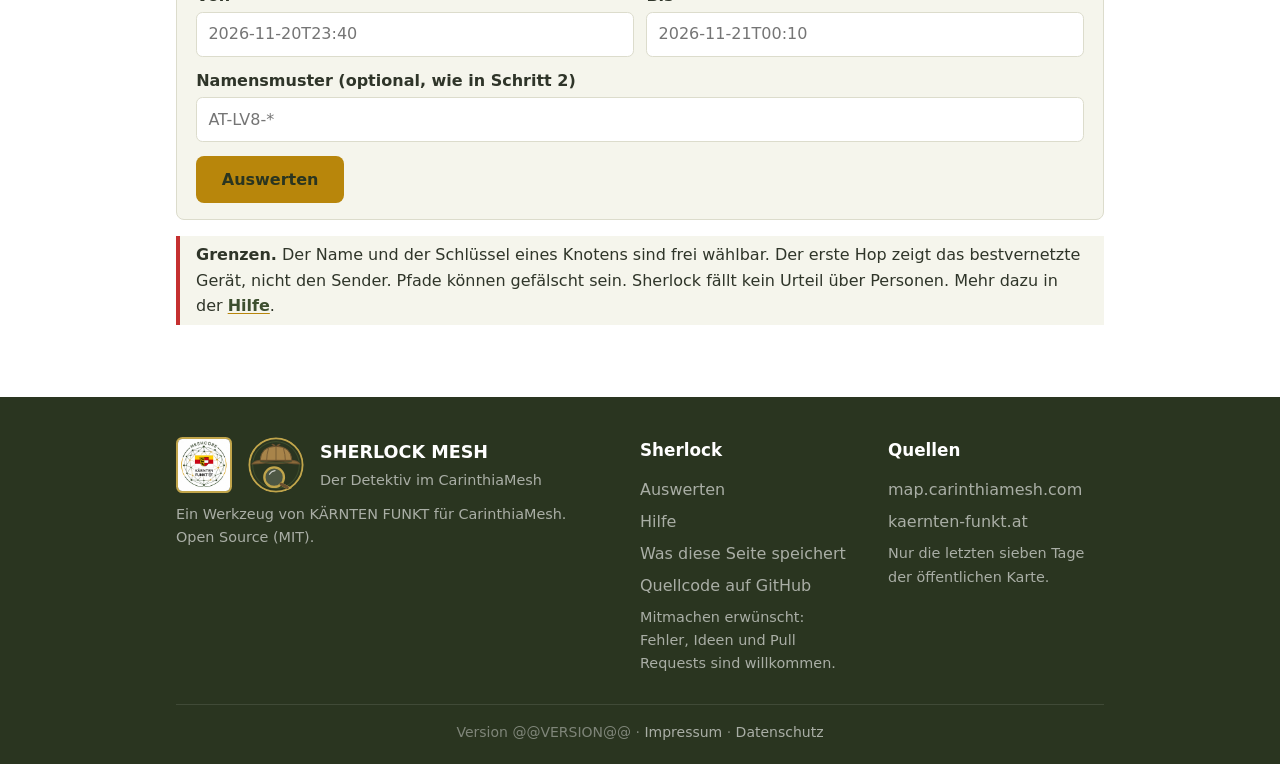
==== commit a8abce31: "Footer mit Repo-Link und Version, einfache Muster, Haertung - Footer: Quellcode-Link, Mitmachen-Hinw" ====
--- a/static/index.html
+++ b/static/index.html
@@ -3,8 +3,8 @@
 <head>
 <meta charset="utf-8">
 <meta name="viewport" content="width=device-width,initial-scale=1">
-<title>Sherlock Mesh â Der Detektiv im MeshCore</title>
-<meta name="description" content="Sherlock Mesh liest die Ã¶ffentlichen Kartendaten von CarinthiaMesh: Muster erkennen, aufspÃ¼ren, Fakten finden.">
+<title>Sherlock Mesh – Der Detektiv im CarinthiaMesh</title>
+<meta name="description" content="Sherlock Mesh liest die öffentlichen Kartendaten von CarinthiaMesh: Muster erkennen, aufspüren, Fakten finden.">
 <link rel="icon" href="/static/logo.png">
 <link rel="stylesheet" href="/static/style.css">
 </head>
@@ -29,7 +29,7 @@
   <div class="wrap">
     <img src="/static/sherlock.svg" alt="Sherlock: Deerstalker-Mütze und Lupe" class="hero-logo" width="150" height="150">
     <p class="hero-kicker">Sherlock Mesh</p>
-    <h1>Der Detektiv im MeshCore</h1>
+    <h1>Der Detektiv im CarinthiaMesh</h1>
     <p class="hero-sub">Im Netz taucht etwas Seltsames auf? Sherlock folgt den Spuren in den öffentlichen Kartendaten: <strong>Muster erkennen. Aufspüren. Fakten finden.</strong> Keine Vermutungen über Personen, nur Zeiten, Zahlen und Observer.</p>
     <ul class="hero-chips">
       <li><span class="chip-nr">1</span><strong>Muster erkennen</strong><span>Ein Schwall neuer Knoten in wenigen Minuten?</span></li>
@@ -51,11 +51,15 @@
 
   <h2>2. Namensmuster bauen</h2>
   <div class="karte">
-    <p class="klein">Ein paar Namen eintragen, die erfasst werden sollen (einer pro Zeile). Sherlock schlägt ein Muster vor und zeigt, was es in der Karte trifft. Oder ein fertiges Muster (regulärer Ausdruck) prüfen.</p>
+    <p class="klein">Ein paar Namen eintragen, die erfasst werden sollen (einer pro Zeile). Sherlock schlägt ein Muster vor und zeigt, was es in der Karte trifft. Oder ein eigenes Muster mit Platzhaltern prüfen.</p>
     <label for="beispiele">Beispielnamen</label>
     <textarea id="beispiele" rows="3" placeholder="AT-LV8-123456&#10;AT-LV8-654321"></textarea>
-    <label for="muster">oder fertiges Muster</label>
-    <input id="muster" type="text" maxlength="80" placeholder="^AT-LV8-\d{6}$">
+    <label for="muster">oder eigenes Muster</label>
+    <input id="muster" type="text" maxlength="80" placeholder="AT-LV8-######">
+    <p class="klein">Platzhalter: <code>#</code> = eine Ziffer, <code>?</code> = ein beliebiges Zeichen, <code>*</code> = beliebig viele Zeichen. Ohne Platzhalter reicht es, wenn der Name den Text enthält. Zum Ausprobieren:
+      <button type="button" class="btn sek bsp" data-m="AT-LV8-######">AT-LV8-######</button>
+      <button type="button" class="btn sek bsp" data-m="AT-LV8-*">AT-LV8-*</button>
+      <button type="button" class="btn sek bsp" data-m="Sensohr">Sensohr</button></p>
     <button class="btn" id="mustern">Muster prüfen</button>
     <div id="muster-out" aria-live="polite"></div>
   </div>
@@ -67,8 +71,8 @@
       <div><label for="von">Von</label><input id="von" type="text" placeholder="2026-11-20T23:40" maxlength="16"></div>
       <div><label for="bis">Bis</label><input id="bis" type="text" placeholder="2026-11-21T00:10" maxlength="16"></div>
     </div>
-    <label for="name">Namensmuster (optional)</label>
-    <input id="name" type="text" maxlength="80" placeholder="^AT-LV8-">
+    <label for="name">Namensmuster (optional, wie in Schritt 2)</label>
+    <input id="name" type="text" maxlength="80" placeholder="AT-LV8-*">
     <button class="btn" id="auswerten">Auswerten</button>
     <button class="btn sek" id="schluessel" type="button" hidden>Schlüssel als JSON laden</button>
     <div id="auswerten-out" aria-live="polite"></div>
@@ -80,12 +84,13 @@
   <div class="wrap">
     <div class="footer-grid">
       <div>
-        <div class="footer-brand"><img src="/static/logo.png" alt="MeshCore" width="56" height="56"><img src="/static/sherlock.svg" alt="" width="56" height="56"><div><strong>SHERLOCK MESH</strong><p>Der Detektiv im MeshCore</p></div></div>
+        <div class="footer-brand"><img src="/static/logo.png" alt="MeshCore" width="56" height="56"><img src="/static/sherlock.svg" alt="" width="56" height="56"><div><strong>SHERLOCK MESH</strong><p>Der Detektiv im CarinthiaMesh</p></div></div>
         <p>Ein Werkzeug von KÄRNTEN FUNKT für CarinthiaMesh. Open Source (MIT).</p>
       </div>
       <div>
         <h3>Sherlock</h3>
-        <div class="footer-links"><a href="/">Auswerten</a><a href="/hilfe">Hilfe</a><a href="/hilfe#datenschutz">Was diese Seite speichert</a></div>
+        <div class="footer-links"><a href="/">Auswerten</a><a href="/hilfe">Hilfe</a><a href="/hilfe#datenschutz">Was diese Seite speichert</a><a href="https://github.com/achildrenmile/sherlock" rel="noopener">Quellcode auf GitHub</a></div>
+        <p class="klein-f">Mitmachen erwünscht: Fehler, Ideen und Pull Requests sind willkommen.</p>
       </div>
       <div>
         <h3>Quellen</h3>
@@ -93,7 +98,7 @@
         <p class="klein-f">Nur die letzten sieben Tage der öffentlichen Karte.</p>
       </div>
     </div>
-    <div class="footer-bottom"><a href="https://kaernten-funkt.at/impressum/" rel="noopener">Impressum</a> · <a href="https://kaernten-funkt.at/datenschutz/" rel="noopener">Datenschutz</a></div>
+    <div class="footer-bottom">Version @@VERSION@@ · <a href="https://kaernten-funkt.at/impressum/" rel="noopener">Impressum</a> · <a href="https://kaernten-funkt.at/datenschutz/" rel="noopener">Datenschutz</a></div>
   </div>
 </footer>
 <script src="/static/app.js"></script>
